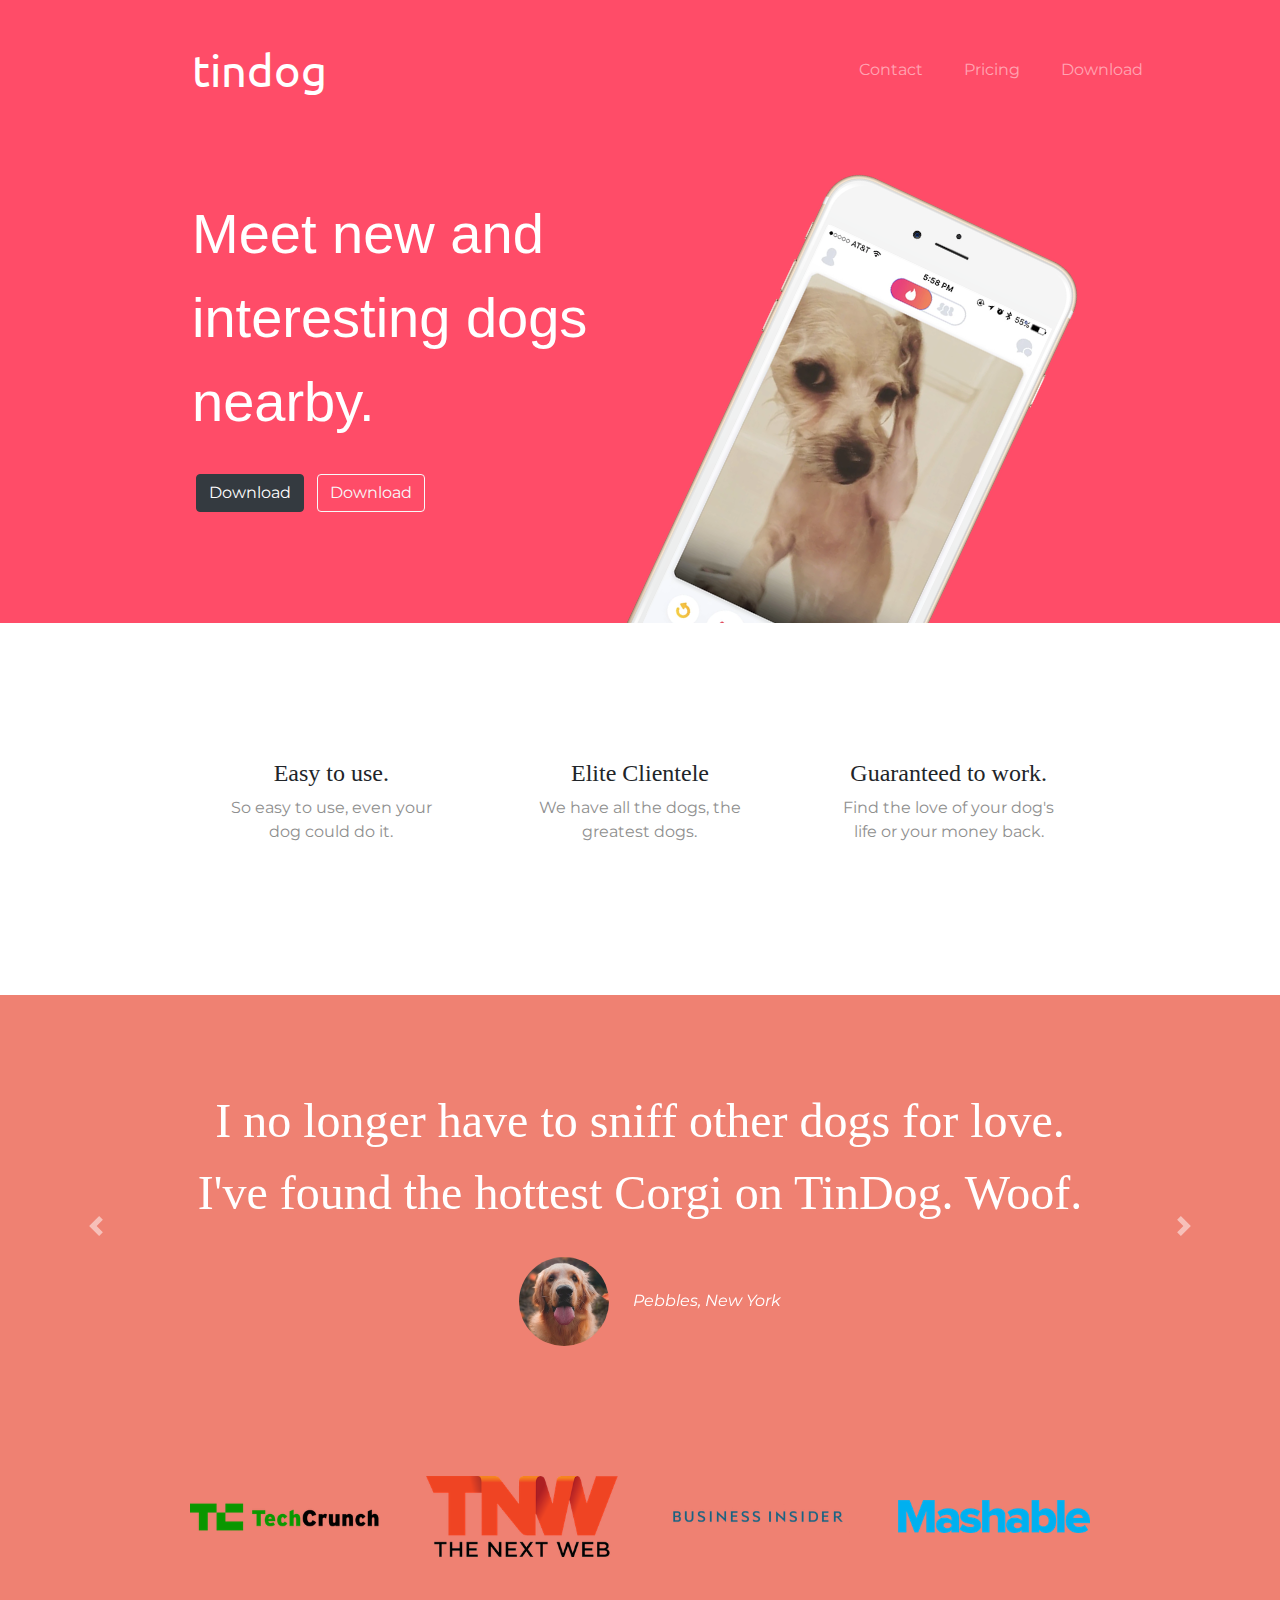
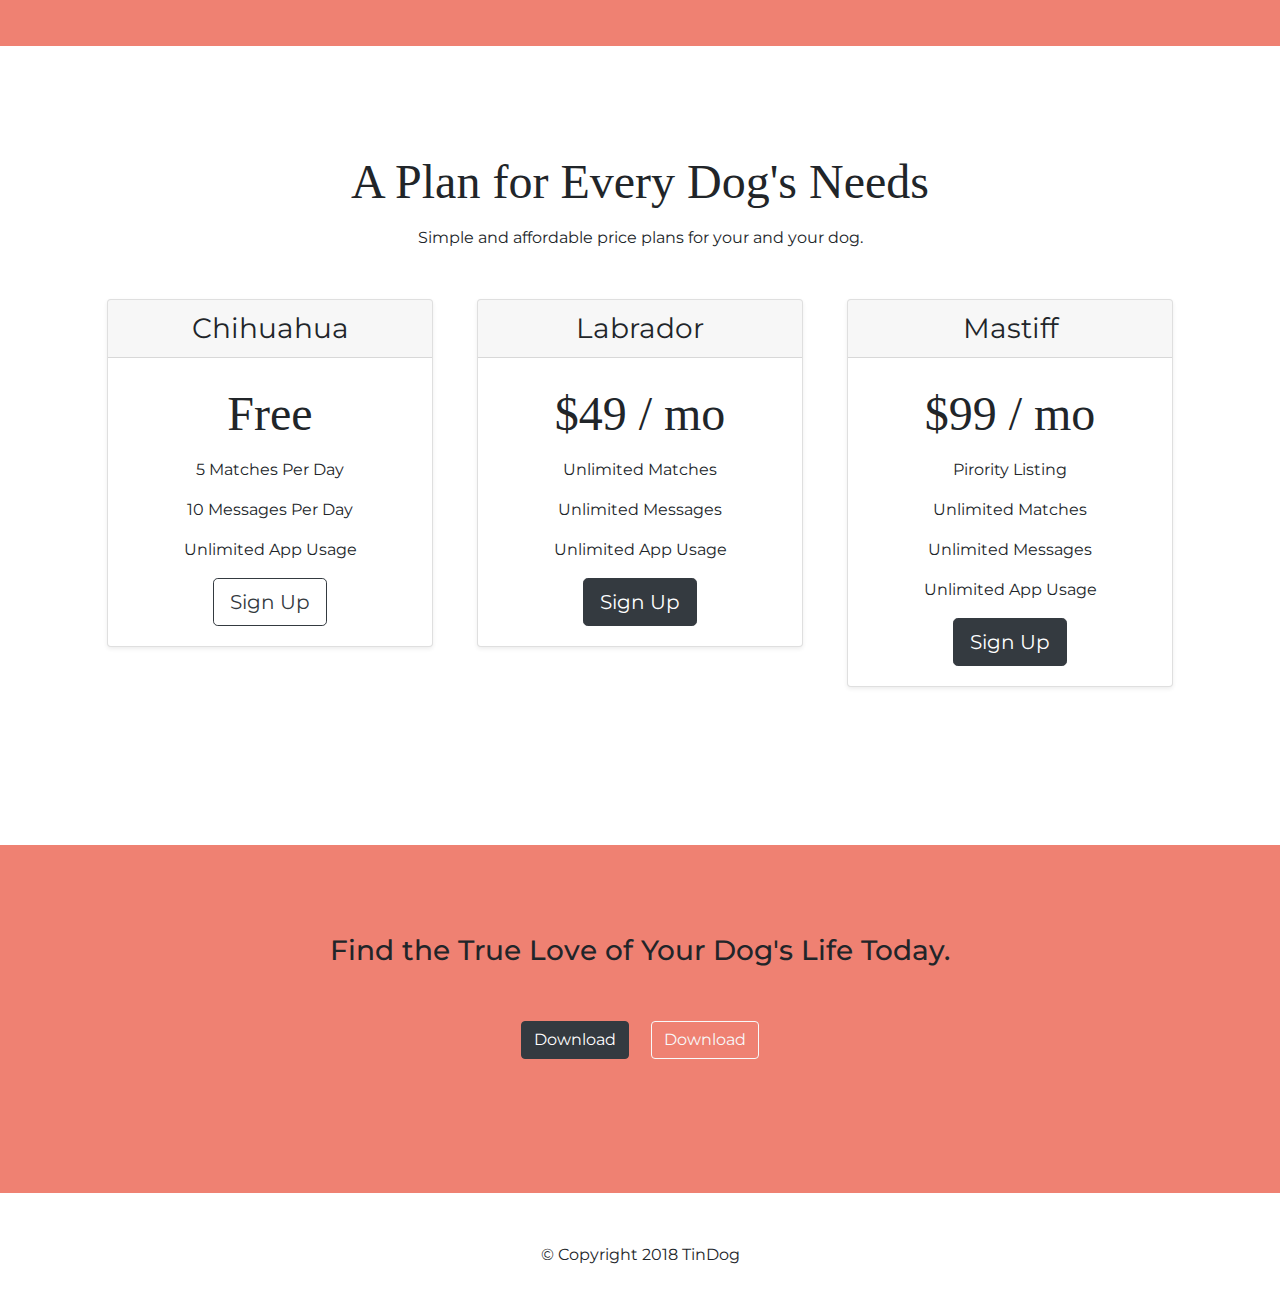
==== tindog/index.html @ c09e19c3 "Initial commit" ====
<!DOCTYPE html>
<html>
<head>
  <meta charset="utf-8">
  <title>TinDog</title>
  
  <!-- Fonts -->
  <link href="https://fonts.googleapis.com/css?family=Montserrat|Ubuntu&display=swap" rel="stylesheet">
  
  <!-- Fonts Awesome -->
  <link rel="stylesheet" href="https://pro.fontawesome.com/releases/v5.10.0/css/all.css" integrity="sha384-AYmEC3Yw5cVb3ZcuHtOA93w35dYTsvhLPVnYs9eStHfGJvOvKxVfELGroGkvsg+p" crossorigin="anonymous"/>
  
  <!-- Bootstrap -->
  <link rel="stylesheet" href="https://stackpath.bootstrapcdn.com/bootstrap/4.4.1/css/bootstrap.min.css" integrity="sha384-Vkoo8x4CGsO3+Hhxv8T/Q5PaXtkKtu6ug5TOeNV6gBiFeWPGFN9MuhOf23Q9Ifjh" crossorigin="anonymous">
  <script src="https://code.jquery.com/jquery-3.4.1.slim.min.js" integrity="sha384-J6qa4849blE2+poT4WnyKhv5vZF5SrPo0iEjwBvKU7imGFAV0wwj1yYfoRSJoZ+n" crossorigin="anonymous"></script>
  <script src="https://cdn.jsdelivr.net/npm/popper.js@1.16.0/dist/umd/popper.min.js" integrity="sha384-Q6E9RHvbIyZFJoft+2mJbHaEWldlvI9IOYy5n3zV9zzTtmI3UksdQRVvoxMfooAo" crossorigin="anonymous"></script>
  <script src="https://stackpath.bootstrapcdn.com/bootstrap/4.4.1/js/bootstrap.min.js" integrity="sha384-wfSDF2E50Y2D1uUdj0O3uMBJnjuUD4Ih7YwaYd1iqfktj0Uod8GCExl3Og8ifwB6" crossorigin="anonymous"></script>
  
  <!-- CSS -->
  <link rel="stylesheet" href="css/styles.css">
  
</head>

<body>
  
  <section id="intro">
    <div class="container-fluid">
      <!-- Nav Bar -->
      <nav class="navbar navbar-expand-lg navbar-dark">
        <a class="navbar-brand" href="">tindog</a>
        <button class="navbar-toggler" type="button" data-toggle="collapse" data-target="#navbarSupportedContent" aria-controls="navbarSupportedContent" aria-expanded="false" aria-label="Toggle navigation">
          <span class="navbar-toggler-icon"></span>
        </button>
        <div class="collapse navbar-collapse" id="navbarSupportedContent">
          <ul class="navbar-nav ml-auto">
            <li class="nav-item">
              <a class="nav-link" href="">Contact</a>
            </li>
            <li class="nav-item">
              <a class="nav-link" href="">Pricing</a>
            </li>
            <li class="nav-item">
              <a class="nav-link" href="">Download</a>
            </li>
          </ul>
        </div>
      </nav>
      
      <!-- Title -->
      
      <div class="row">
        <div class="col-lg-6">
          <h1>Meet new and interesting dogs nearby.</h1>
          <button type="button" class="btn btn-dark download-buttons"><i class="fab fa-apple"></i> Download</button>
          <button type="button" class="btn btn-outline-light download-buttons"><i class="fab fa-google-play"></i> Download</button>
        </div>
        <div class="col-lg-6">
          <img class="dogimg" src="images/iphone6.png" alt="iphone-mockup">
        </div>
      </div>
    </div>
    
  </section>
  
  
  <!-- Features -->
  
  <section id="features">
    
    <div class="row">
      <div class="col-lg-4 features-item">
        <i class="fas fa-check-circle fa-4x iconElement"></i>
        <h3>Easy to use.</h3>
        <p>So easy to use, even your dog could do it.</p>
      </div>
      <div class="col-lg-4  features-item">
        <i class="fas fa-bullseye fa-4x iconElement"></i>
        <h3>Elite Clientele</h3>
        <p>We have all the dogs, the greatest dogs.</p>
      </div>
      <div class="col-lg-4  features-item">
        <i class="fas fa-heart fa-4x iconElement"></i>
        <h3>Guaranteed to work.</h3>
        <p>Find the love of your dog's life or your money back.</p>
      </div>
    </div>
  </section>
  
  
  <!-- Testimonials -->
  
  <section id="testimonials">
    
    <div id="testimonialsCarousel" class="carousel slide" data-ride="carousel" data-interval="5000" data-pause="hover">
      <div class="carousel-inner">
        <div class="carousel-item active">
          <h2>I no longer have to sniff other dogs for love. I've found the hottest Corgi on TinDog. Woof.</h2>
          <img class="testimonialsImage" src="images/dog-img.jpg" alt="dog-profile">
          <em>Pebbles, New York</em>          
        </div>
        <div class="carousel-item">
          <h2 class="testimonial-text">My dog used to be so lonely, but with TinDog's help, they've found the love of their life. I think.</h2>
          <img class="testimonialsImage" src="images/lady-img.jpg" alt="lady-profile">
          <em>Beverly, Illinois</em>
        </div>        
      </div>  
      <a class="carousel-control-prev" href="#testimonialsCarousel" role="button" data-slide="prev">
        <span class="carousel-control-prev-icon" aria-hidden="true"></span>
        <span class="sr-only">Previous</span>
      </a>
      <a class="carousel-control-next" href="#testimonialsCarousel" role="button" data-slide="next">
        <span class="carousel-control-next-icon" aria-hidden="true"></span>
        <span class="sr-only">Next</span>
      </a>      
    </div>
    
    
  </section>
  
  
  <!-- Press -->
  
  <section id="press">
    <img class="pressLogo" src="images/TechCrunch.png" alt="tc-logo">
    <img class="pressLogo" src="images/tnw.png" alt="tnw-logo">
    <img class="pressLogo" src="images/bizinsider.png" alt="biz-insider-logo">
    <img class="pressLogo" src="images/mashable.png" alt="mashable-logo">
    
  </section>
  
  
  <!-- Pricing -->
  
  <section id="pricing">
    
    <h2>A Plan for Every Dog's Needs</h2>
    <p>Simple and affordable price plans for your and your dog.</p>
    
    <div class="row text-center">
      <div class="pricingColumn col-lg-4">
        <div class="card mb-4 shadow-sm">
          <div class="card-header">
            <h3 class="my-0 font-weight-normal">Chihuahua</h3>
          </div>
          <div class="card-body">
            <h2>Free</h2>
            <p>5 Matches Per Day</p>
            <p>10 Messages Per Day</p>
            <p>Unlimited App Usage</p>
            <button class="btn btn-lg btn-outline-dark" type="button">Sign Up</button>
          </div>
        </div>
      </div>
      
      <div class="pricingColumn col-lg-4">
        <div class="card mb-4 shadow-sm">
          <div class="card-header">
            <h3 class="my-0 font-weight-normal">Labrador</h3>
          </div>
          <div class="card-body">
            <h2>$49 / mo</h2>
            <p>Unlimited Matches</p>
            <p>Unlimited Messages</p>
            <p>Unlimited App Usage</p>
            <button class="btn btn-lg btn-dark" type="button">Sign Up</button>
          </div>
        </div>
      </div>
      
      <div class="pricingColumn col-lg-4">
        <div class="card mb-4 shadow-sm">
          <div class="card-header">
            <h3 class="my-0 font-weight-normal">Mastiff</h3>
          </div>
          <div class="card-body">
            
            <h2>$99 / mo</h2>
            <p>Pirority Listing</p>
            <p>Unlimited Matches</p>
            <p>Unlimited Messages</p>
            <p>Unlimited App Usage</p>
            <button class="btn btn-lg btn-dark" type="button">Sign Up</button>
          </div>
        </div>
      </div>
    </div>
  </section>
  
  
  <!-- Call to Action -->
  
  <section id="cta">
    
    <h3>Find the True Love of Your Dog's Life Today.</h3>
    <button class="btn btn-dark download-buttons" type="button"><i class="fab fa-apple"></i> Download</button>
    <button class="btn btn-outline-light download-buttons"type="button"><i class="fab fa-google-play"></i> Download</button>    
    
  </section>
  
  
  <!-- Footer -->
  
  <footer id="footer">
    
    <i class="footerIcons fab fa-facebook-f"></i>
    <i class="footerIcons fab fa-instagram"></i>
    <i class="footerIcons fab fa-twitter"></i>
    <p>© Copyright 2018 TinDog</p>
    
  </footer>
  
  
</body>

</html>
---- tindog/css/styles.css ----
body {
	font-family: "Montserrat", sans-serif;
}

/* intro */

#intro {
	background-color: #ff4c68;
	color: #fff;
}

.container-fluid {
	padding: 3% 15% 7%;
}


/* navigator */

.navbar {
	padding: 0 0 10%;
}

.navbar-brand {
	font: 2.8rem "Ubuntu";
}

.nav-item {
	padding: 0 5% 0;
}

/* title */

h1 {
	font: 3.5rem "Montserrat-Black", sans-serif;
	line-height: 1.5;
}

.download-buttons {
	margin: 5% 1%;
}

.dogimg {
	width: 60%;
	transform: rotate(25deg);
	position: absolute;
	right: 25%;
}

@media (max-width: 1000px) {
	.dogimg {
		position: static;
		transform: rotate(0);
	}

	#intro {
		text-align: center;
	}
}

/* features */

#features {
	padding: 7% 15%;
	background-color: #fff;
	position: relative;
	z-index: 1;
}

.features-item {
	text-align: center;
	padding: 5%;
}

.iconElement {
	color: #ef8172;
	margin-bottom: 5%;
}

.iconElement:hover {
	color: #ff4c68;
}

.features-item h3 {	
	font-family: Montserrat bold;
	font-size: 1.5rem;	
}

.features-item p {
	color: #8f8f8f;
}

/* testimonials */

#testimonials {
	text-align: center;
	background-color: #ef8172;
	color: #fff;
}

h2 {
	font-family: "Montserrat-Bold";;
	font-size: 3rem;
	line-height: 1.5;
}

.testimonialsImage {
	width: 10%;
	border-radius: 100%;
	margin: 20px;	
}

.carousel-item {
	padding: 7% 15%;
}


/* press */
#press {
	background-color: #ef8172;
	text-align: center;
	padding-bottom: 3%;
}

.pressLogo {
	width: 15%;
	margin: 20px 20px 50px;
}

/* princing */

#pricing {
	padding: 100px;
	text-align: center;
}

.pricingColumn {
	padding: 3% 2%;;
}

/* cta */

#cta {
	background-color: #ef8172;
	text-align: center;
	padding: 7% 15%;
}

/* footer */

#footer {
	text-align: center;
	padding: 2% 8%;
}

.footerIcons {
	margin: 2% 1%;
}
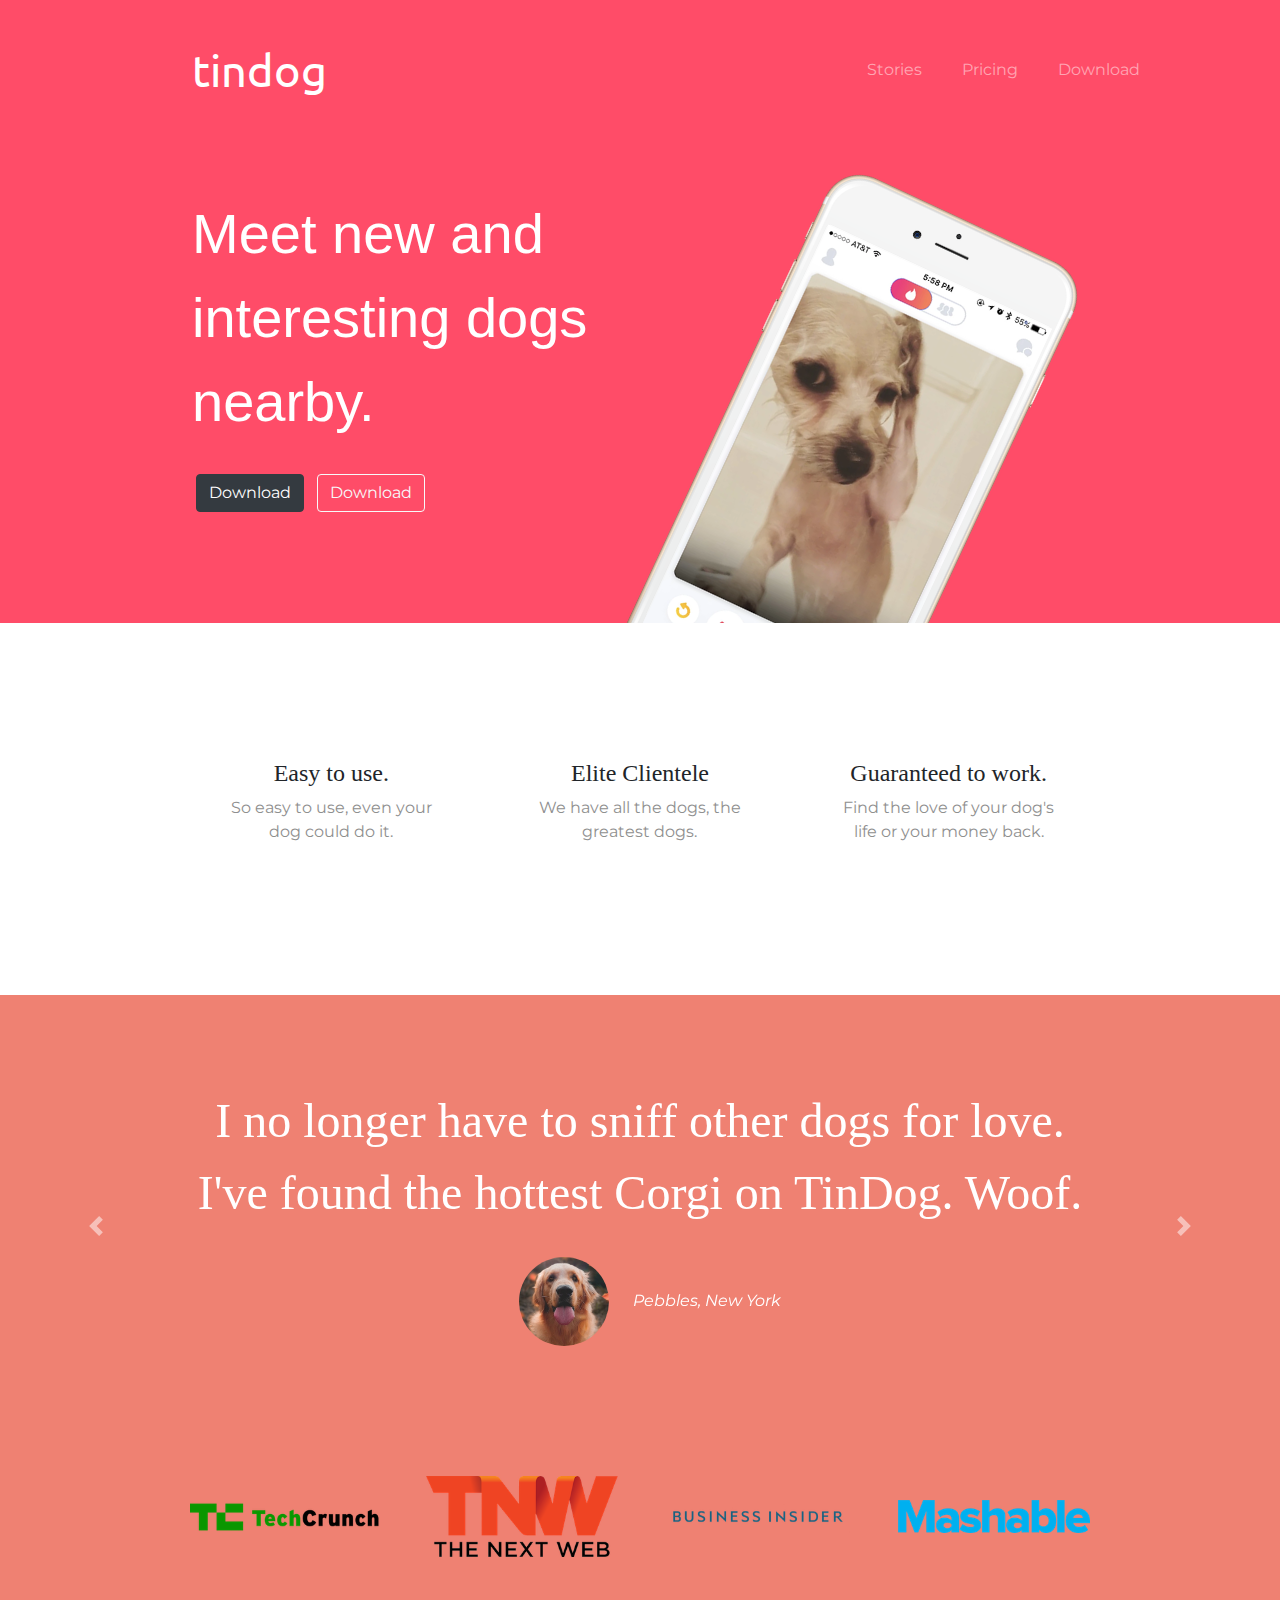
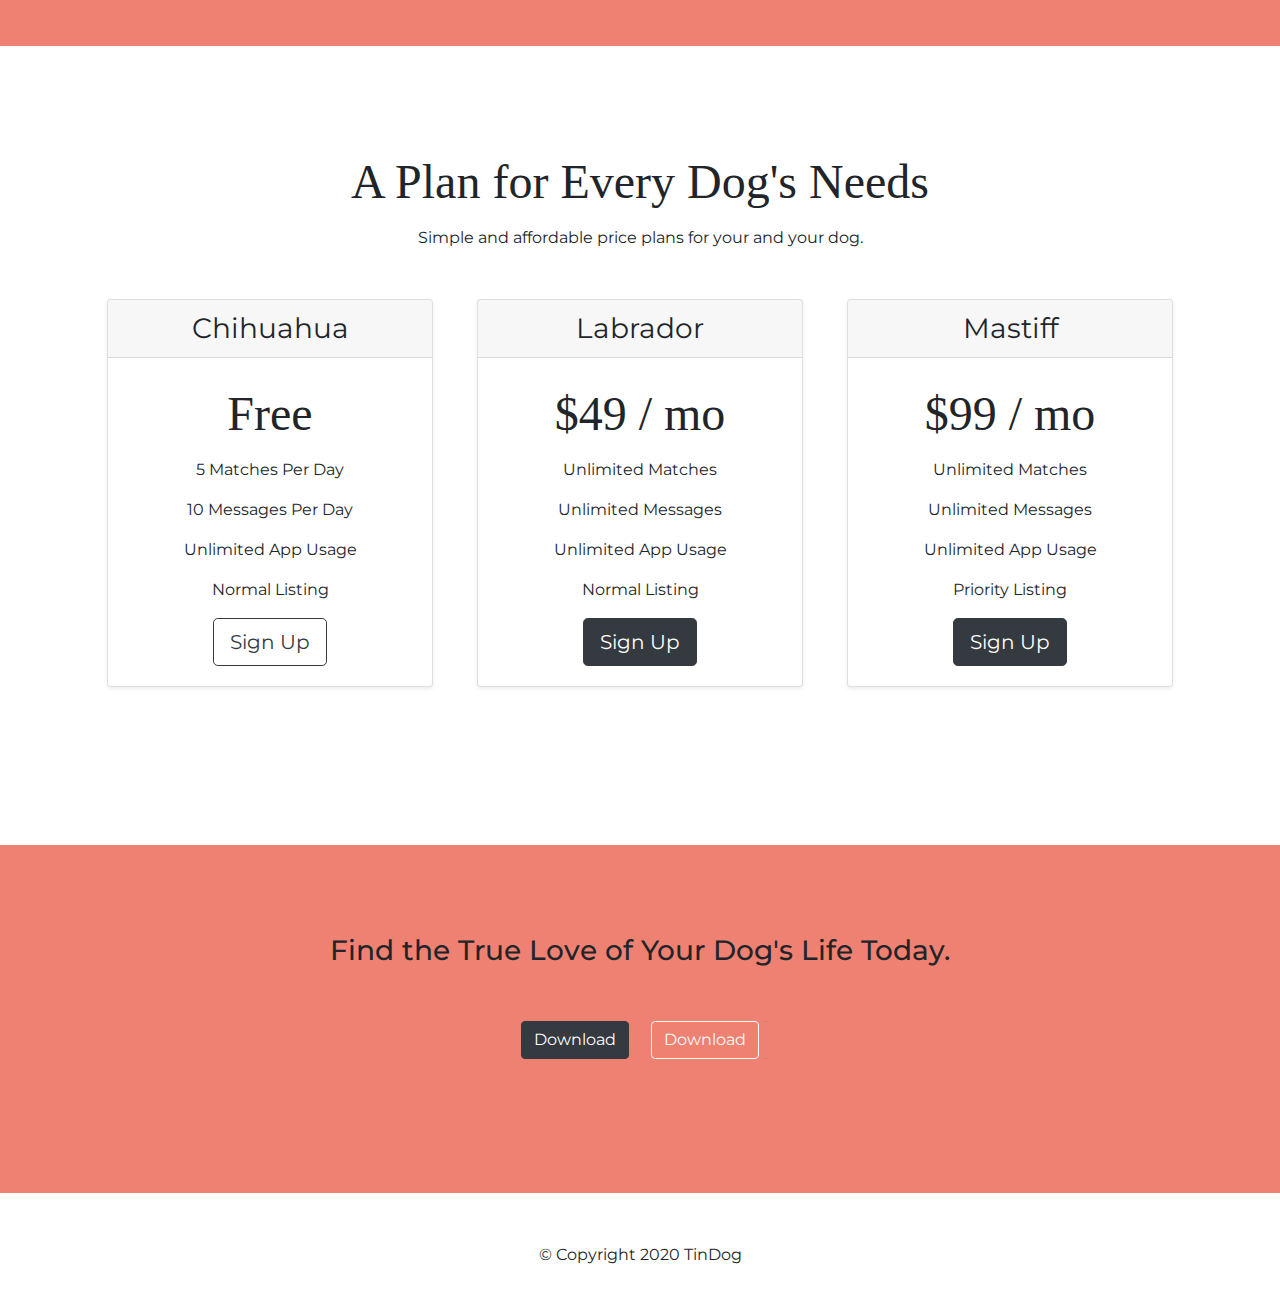
==== commit 396e9a44: "add gifs to readme" ====
--- a/tindog/index.html
+++ b/tindog/index.html
@@ -34,13 +34,13 @@
         <div class="collapse navbar-collapse" id="navbarSupportedContent">
           <ul class="navbar-nav ml-auto">
             <li class="nav-item">
-              <a class="nav-link" href="">Contact</a>
+              <a class="nav-link" href="#testimonials">Stories</a>
             </li>
             <li class="nav-item">
-              <a class="nav-link" href="">Pricing</a>
+              <a class="nav-link" href="#pricing">Pricing</a>
             </li>
             <li class="nav-item">
-              <a class="nav-link" href="">Download</a>
+              <a class="nav-link" href="#cta">Download</a>
             </li>
           </ul>
         </div>
@@ -147,6 +147,7 @@
             <p>5 Matches Per Day</p>
             <p>10 Messages Per Day</p>
             <p>Unlimited App Usage</p>
+            <p>Normal Listing</p>
             <button class="btn btn-lg btn-outline-dark" type="button">Sign Up</button>
           </div>
         </div>
@@ -162,6 +163,7 @@
             <p>Unlimited Matches</p>
             <p>Unlimited Messages</p>
             <p>Unlimited App Usage</p>
+            <p>Normal Listing</p>
             <button class="btn btn-lg btn-dark" type="button">Sign Up</button>
           </div>
         </div>
@@ -174,11 +176,11 @@
           </div>
           <div class="card-body">
             
-            <h2>$99 / mo</h2>
-            <p>Pirority Listing</p>
+            <h2>$99 / mo</h2>            
             <p>Unlimited Matches</p>
             <p>Unlimited Messages</p>
             <p>Unlimited App Usage</p>
+            <p>Priority Listing</p>
             <button class="btn btn-lg btn-dark" type="button">Sign Up</button>
           </div>
         </div>
@@ -205,7 +207,7 @@
     <i class="footerIcons fab fa-facebook-f"></i>
     <i class="footerIcons fab fa-instagram"></i>
     <i class="footerIcons fab fa-twitter"></i>
-    <p>© Copyright 2018 TinDog</p>
+    <p>© Copyright 2020 TinDog</p>
     
   </footer>
   
